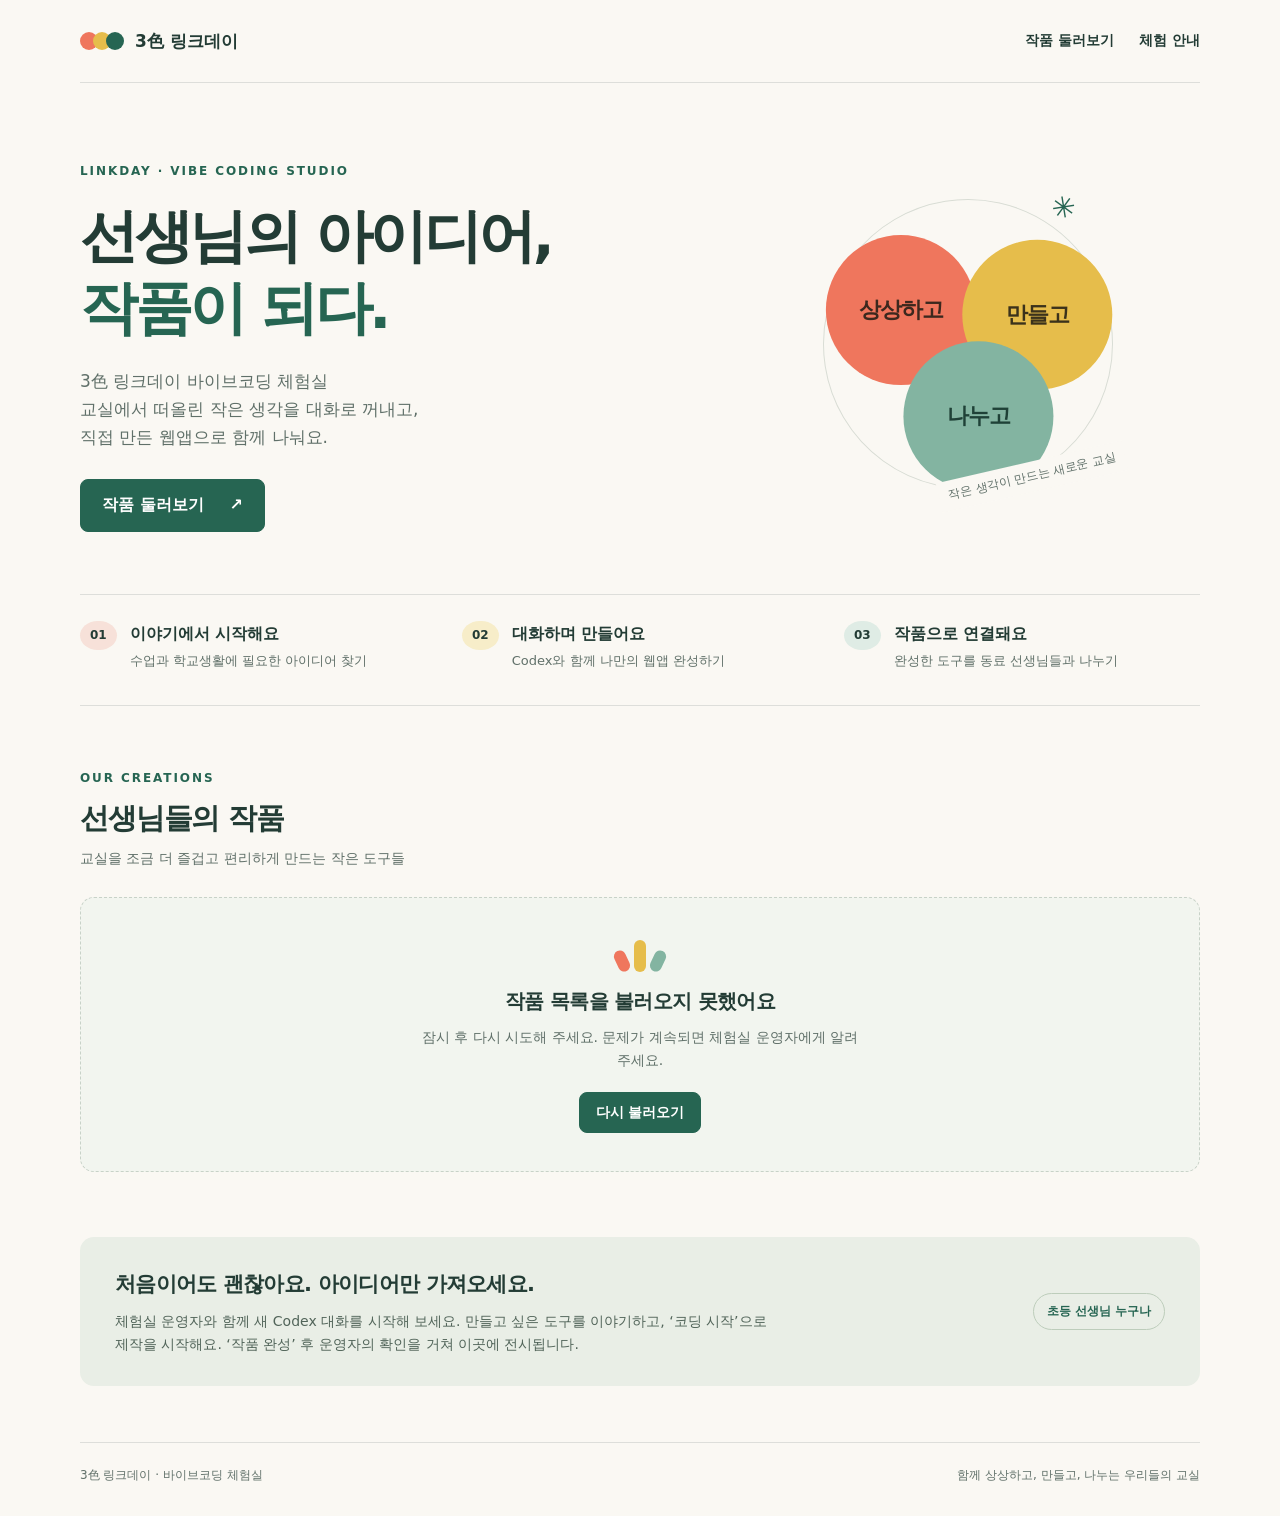
==== index.html @ fd72171b "Set up Linkday teacher coding studio and empty gallery" ====
<!doctype html>
<html lang="ko">
<head>
  <meta charset="utf-8">
  <meta name="viewport" content="width=device-width, initial-scale=1">
  <meta name="description" content="선생님의 작은 아이디어가 교실을 위한 웹앱이 되는 곳. 3色 링크데이 바이브코딩 체험실 작품 전시관입니다.">
  <meta name="color-scheme" content="light">
  <title>3色 링크데이 · 바이브코딩 체험실</title>
  <link rel="icon" href="data:image/svg+xml,%3Csvg xmlns='http://www.w3.org/2000/svg' viewBox='0 0 64 64'%3E%3Ccircle cx='22' cy='24' r='17' fill='%23f16c51'/%3E%3Ccircle cx='43' cy='24' r='17' fill='%23e4b83d'/%3E%3Ccircle cx='32' cy='43' r='17' fill='%23338677'/%3E%3C/svg%3E">
  <style>
    :root{--paper:#faf8f3;--ink:#233c35;--muted:#607069;--line:#dddeda;--green:#266552;--coral:#ef765d;--yellow:#e6bd4b;--mint:#83b4a1}
    *{box-sizing:border-box}html{scroll-behavior:smooth;scroll-padding-top:24px}body{margin:0;background:var(--paper);color:var(--ink);font-family:"Apple SD Gothic Neo","Malgun Gothic",system-ui,sans-serif;line-height:1.65;word-break:keep-all}a{color:inherit}button,input{font:inherit}button,a,input{-webkit-tap-highlight-color:transparent}a:focus-visible,button:focus-visible,input:focus-visible{outline:3px solid #a7462c;outline-offset:5px}.wrap{width:min(1120px,calc(100% - 48px));margin:auto}.skip{position:absolute;top:-100px;left:20px;background:white;padding:12px;z-index:5}.skip:focus{top:12px}header{display:flex;align-items:center;justify-content:space-between;gap:20px;padding:27px 0;border-bottom:1px solid var(--line)}.brand{display:flex;align-items:center;gap:11px;font-size:17px;font-weight:800;text-decoration:none}.mark{display:flex;align-items:center}.mark i{width:18px;height:18px;border-radius:50%;display:block;background:var(--coral)}.mark i+i{margin-left:-5px;background:var(--yellow)}.mark i+i+i{background:var(--green)}nav{display:flex;gap:25px;font-size:14px;font-weight:650}nav a{text-decoration:none}nav a:hover{text-decoration:underline}.hero{padding:74px 0 62px;display:grid;grid-template-columns:1.35fr 1fr;align-items:center;gap:30px}.eyebrow{text-transform:uppercase;letter-spacing:.16em;font-size:12px;font-weight:800;color:var(--green)}h1{font-size:clamp(36px,4.7vw,58px);line-height:1.23;letter-spacing:-.06em;margin:18px 0 23px;font-weight:800}h1 em{font-style:normal;color:var(--green)}.intro{font-size:17px;color:var(--muted);max-width:480px;margin:0 0 28px}.button{display:inline-flex;align-items:center;justify-content:center;gap:26px;padding:12px 21px;background:var(--green);border:1px solid var(--green);border-radius:8px;color:white;font-weight:700;text-decoration:none;cursor:pointer}.button:hover{background:#1b4d3e}.hero-art{height:310px;position:relative;isolation:isolate;display:grid;place-items:center}.art-frame{width:290px;height:290px;border:1px solid #d9ddd5;border-radius:50%;position:relative;transform:rotate(-9deg)}.petal{position:absolute;width:150px;height:150px;border-radius:50%;display:grid;place-items:center;font-size:22px;font-weight:800;letter-spacing:-.04em}.petal.one{background:var(--coral);left:8px;top:25px;transform:rotate(9deg);color:#3c281e}.petal.two{background:var(--yellow);right:-4px;top:51px;transform:rotate(9deg);color:#3b321b}.petal.three{background:var(--mint);left:68px;bottom:-4px;transform:rotate(9deg);color:#1f4137}.spark{position:absolute;font-size:29px;right:16px;top:1px;color:var(--green)}.art-note{position:absolute;bottom:-12px;right:6px;font-size:12px;color:var(--muted);background:var(--paper);padding:5px 10px;transform:rotate(-4deg)}.steps{display:grid;grid-template-columns:repeat(3,1fr);gap:26px;padding:26px 0 34px;border-top:1px solid var(--line);border-bottom:1px solid var(--line)}.step{display:flex;gap:13px;align-items:flex-start}.step-number{font-size:12px;font-weight:800;padding:5px 10px;border-radius:50%;background:#f7e1d9}.step:nth-child(2) .step-number{background:#f7edc9}.step:nth-child(3) .step-number{background:#dfece5}.step h2{font-size:16px;margin:0 0 3px}.step p{font-size:13px;color:var(--muted);margin:0}.gallery{padding:58px 0 65px}.section-top{display:flex;justify-content:space-between;gap:24px;align-items:end;margin-bottom:27px}.section-top h2{font-size:29px;letter-spacing:-.04em;margin:4px 0}.section-top p{color:var(--muted);font-size:14px;margin:0}.count{font-size:14px;font-weight:500;color:var(--muted);margin-left:9px}.search{position:relative;min-width:260px}.search input{width:100%;border:1px solid #cbd2cc;border-radius:8px;background:white;padding:11px 14px;color:var(--ink)}.search input::placeholder{color:#6a776e}.sr-only{position:absolute;width:1px;height:1px;padding:0;margin:-1px;overflow:hidden;clip-path:inset(50%);white-space:nowrap;border:0}.state{min-height:253px;border:1px dashed #c8d2c8;border-radius:14px;background:#f2f5ef;display:flex;flex-direction:column;align-items:center;justify-content:center;text-align:center;padding:38px 24px}.seed{display:flex;gap:6px;align-items:end;height:36px;margin-bottom:13px}.seed i{display:block;width:12px;height:22px;border-radius:9px;background:var(--coral);transform:rotate(-25deg)}.seed i:nth-child(2){height:32px;background:var(--yellow);transform:none}.seed i:nth-child(3){background:var(--mint);transform:rotate(25deg)}.state h3{font-size:20px;margin:0 0 8px;letter-spacing:-.035em}.state p{color:var(--muted);font-size:14px;margin:0;max-width:470px}.state .button{margin-top:20px;font-size:14px;padding:8px 16px}.grid{display:grid;grid-template-columns:repeat(3,1fr);gap:22px}.card{display:flex;flex-direction:column;overflow:hidden;border:1px solid var(--line);border-radius:12px;background:#fff;text-decoration:none;transition:transform .16s,box-shadow .16s}.card:hover{transform:translateY(-4px);box-shadow:0 8px 22px #233c3510}.card-top{display:flex;justify-content:space-between;align-items:center;padding:20px 22px;background:#f6e6df;border-bottom:1px solid var(--line);font-weight:800;font-size:14px}.card:nth-child(3n+2) .card-top{background:#f5edcf}.card:nth-child(3n) .card-top{background:#e0ece4}.card-body{padding:24px;display:flex;flex-direction:column;flex:1}.card h3{font-size:21px;line-height:1.45;margin:0 0 10px;overflow-wrap:anywhere}.description{font-size:14px;color:var(--muted);margin:0 0 24px;overflow-wrap:anywhere}.creator{font-size:12px;color:#52665c;margin:auto 0 0;padding-top:14px;border-top:1px solid #edf0eb;overflow-wrap:anywhere}.guide{display:flex;align-items:center;justify-content:space-between;gap:30px;background:#e9eee6;border-radius:14px;padding:30px 35px;margin-bottom:56px}.guide h2{font-size:21px;margin:0 0 8px;letter-spacing:-.035em}.guide p{font-size:14px;color:#516459;margin:0;max-width:660px}.guide-label{white-space:nowrap;font-size:12px;font-weight:800;color:var(--green);border:1px solid #bdcdbb;padding:8px 13px;border-radius:30px}footer{border-top:1px solid var(--line);padding:23px 0 30px;display:flex;justify-content:space-between;gap:20px;font-size:12px;color:var(--muted)}[hidden]{display:none!important}
    @media(max-width:760px){.wrap{width:calc(100% - 36px)}header{padding:20px 0}.brand{font-size:14px}nav{gap:14px;font-size:12px}.hero{padding:42px 0 35px;grid-template-columns:1fr}.hero-art{height:230px;grid-row:2}.art-frame{transform:scale(.75) rotate(-9deg)}.intro{font-size:15px}.steps{grid-template-columns:1fr;gap:22px;padding:27px 0}.section-top{align-items:start;flex-direction:column;gap:19px}.search{width:100%}.gallery{padding:38px 0}.grid{grid-template-columns:repeat(2,1fr)}.guide{padding:25px;align-items:start;flex-direction:column;gap:20px}.guide-label{order:-1}footer{flex-direction:column;gap:5px}}
    @media(max-width:480px){.grid{grid-template-columns:1fr}nav a:last-child{display:none}h1{font-size:39px}.hero-art{height:210px}.section-top h2{font-size:26px}}
    @media(prefers-reduced-motion:reduce){html{scroll-behavior:auto}.card{transition:none}}
  </style>
</head>
<body>
  <a class="skip" href="#gallery">작품 목록 바로가기</a>
  <div class="wrap">
    <header>
      <a class="brand" href="./" aria-label="3色 링크데이 전시관 홈"><span class="mark" aria-hidden="true"><i></i><i></i><i></i></span>3色 링크데이</a>
      <nav aria-label="주 메뉴"><a href="#gallery">작품 둘러보기</a><a href="#guide">체험 안내</a></nav>
    </header>
    <main>
      <section class="hero" aria-labelledby="hero-title">
        <div>
          <span class="eyebrow">Linkday · Vibe Coding Studio</span>
          <h1 id="hero-title">선생님의 아이디어,<br><em>작품이 되다.</em></h1>
          <p class="intro">3色 링크데이 바이브코딩 체험실<br>교실에서 떠올린 작은 생각을 대화로 꺼내고,<br>직접 만든 웹앱으로 함께 나눠요.</p>
          <a class="button" href="#gallery">작품 둘러보기 <span aria-hidden="true">↗</span></a>
        </div>
        <div class="hero-art" aria-hidden="true"><div class="art-frame"><span class="spark">✳</span><span class="petal one">상상하고</span><span class="petal two">만들고</span><span class="petal three">나누고</span><span class="art-note">작은 생각이 만드는 새로운 교실</span></div></div>
      </section>
      <section class="steps" aria-label="세 가지 체험 단계">
        <div class="step"><span class="step-number">01</span><div><h2>이야기에서 시작해요</h2><p>수업과 학교생활에 필요한 아이디어 찾기</p></div></div>
        <div class="step"><span class="step-number">02</span><div><h2>대화하며 만들어요</h2><p>Codex와 함께 나만의 웹앱 완성하기</p></div></div>
        <div class="step"><span class="step-number">03</span><div><h2>작품으로 연결돼요</h2><p>완성한 도구를 동료 선생님들과 나누기</p></div></div>
      </section>
      <section class="gallery" id="gallery" aria-labelledby="gallery-title">
        <div class="section-top"><div><span class="eyebrow">Our Creations</span><h2 id="gallery-title">선생님들의 작품<span class="count" id="count"></span></h2><p>교실을 조금 더 즐겁고 편리하게 만드는 작은 도구들</p></div><div class="search" id="search-box" hidden><label class="sr-only" for="search">작품명, 설명, 공개된 만든 이나 학교로 검색</label><input id="search" type="search" placeholder="어떤 작품을 찾으세요?" autocomplete="off" maxlength="100"></div></div>
        <p id="result-status" class="sr-only" role="status" aria-live="polite"></p>
        <div id="state" class="state" role="status"><div class="seed" aria-hidden="true"><i></i><i></i><i></i></div><h3 id="state-title">작품을 불러오고 있어요</h3><p id="state-message">선생님들의 아이디어를 만나러 가는 중이에요.</p><button type="button" class="button" id="retry" hidden>다시 불러오기</button></div>
        <div id="cards" class="grid" hidden></div>
        <noscript><p>작품 목록을 보려면 브라우저의 JavaScript를 켜 주세요.</p></noscript>
      </section>
      <section class="guide" id="guide" aria-labelledby="guide-title"><div><h2 id="guide-title">처음이어도 괜찮아요. 아이디어만 가져오세요.</h2><p>체험실 운영자와 함께 새 Codex 대화를 시작해 보세요. 만들고 싶은 도구를 이야기하고, ‘코딩 시작’으로 제작을 시작해요. ‘작품 완성’ 후 운영자의 확인을 거쳐 이곳에 전시됩니다.</p></div><span class="guide-label">초등 선생님 누구나</span></section>
    </main>
    <footer><span>3色 링크데이 · 바이브코딩 체험실</span><span>함께 상상하고, 만들고, 나누는 우리들의 교실</span></footer>
  </div>
  <script>
    'use strict';
    const $ = (id) => document.getElementById(id);
    let works = [];
    function showState(title, message, retry = false) {
      $('state-title').textContent = title;
      $('state-message').textContent = message;
      $('state').hidden = false;
      $('retry').hidden = !retry;
      $('cards').hidden = true;
    }
    function validate(data) {
      if (!Array.isArray(data)) throw new Error('작품 목록은 배열이어야 합니다.');
      const ids = new Set();
      for (const item of data) {
        if (!item || typeof item !== 'object' || typeof item.id !== 'string' || !/^[0-9]{3,}$/.test(item.id) || !Number.isSafeInteger(Number(item.id)) || Number(item.id) < 1 || String(Number(item.id)).padStart(3, '0') !== item.id || ids.has(item.id)) throw new Error('작품 번호를 확인해 주세요.');
        if (Object.keys(item).some(key => !['id', 'title', 'description', 'creator', 'school'].includes(key))) throw new Error('작품 목록 형식을 확인해 주세요.');
        ids.add(item.id);
        for (const key of ['title', 'description']) if (typeof item[key] !== 'string' || !item[key].trim()) throw new Error('작품 정보를 확인해 주세요.');
        for (const key of ['creator', 'school']) if (item[key] !== undefined && (typeof item[key] !== 'string' || !item[key].trim())) throw new Error('공개 표시 정보를 확인해 주세요.');
      }
      return data;
    }
    function makeCard(work) {
      const link = document.createElement('a');
      link.className = 'card';
      link.href = `./works/${work.id}/`;
      const top = document.createElement('div');
      top.className = 'card-top';
      const number = document.createElement('span');
      number.textContent = `WORK ${work.id}`;
      const arrow = document.createElement('span');
      arrow.textContent = '↗';
      arrow.setAttribute('aria-hidden', 'true');
      top.append(number, arrow);
      const body = document.createElement('div');
      body.className = 'card-body';
      const title = document.createElement('h3');
      title.textContent = work.title;
      const description = document.createElement('p');
      description.className = 'description';
      description.textContent = work.description;
      const creator = document.createElement('p');
      creator.className = 'creator';
      creator.textContent = [work.creator?.trim() || '익명의 선생님', work.school?.trim()].filter(Boolean).join(' · ');
      body.append(title, description, creator);
      link.append(top, body);
      return link;
    }
    function render() {
      const query = $('search').value.trim().toLocaleLowerCase('ko');
      const visible = works.filter(work => [work.title, work.description, work.creator, work.school].filter(Boolean).join(' ').toLocaleLowerCase('ko').includes(query));
      $('cards').replaceChildren(...visible.map(makeCard));
      $('result-status').textContent = `전체 ${works.length}개 중 ${visible.length}개 작품`;
      if (!works.length) showState('첫 번째 작품을 기다리고 있어요', '선생님의 작은 아이디어가 이 전시관의 첫 작품이 됩니다. 함께 만들어 볼까요?');
      else if (!visible.length) showState('검색한 작품이 없어요', '다른 검색어를 입력하거나 검색어를 지워 모든 작품을 만나 보세요.');
      else { $('state').hidden = true; $('cards').hidden = false; }
    }
    async function loadGallery() {
      $('retry').disabled = true;
      $('search-box').hidden = true;
      $('count').textContent = '';
      $('result-status').textContent = '';
      showState('작품을 불러오고 있어요', '선생님들의 아이디어를 만나러 가는 중이에요.');
      try {
        const response = await fetch('./gallery.json', { cache: 'no-store' });
        if (!response.ok) throw new Error(`목록 요청 실패: ${response.status}`);
        works = validate(await response.json());
        $('count').textContent = `${works.length}개`;
        $('search-box').hidden = works.length === 0;
        render();
      } catch (error) {
        console.error('전시 목록을 불러오지 못했습니다.', error);
        showState('작품 목록을 불러오지 못했어요', '잠시 후 다시 시도해 주세요. 문제가 계속되면 체험실 운영자에게 알려 주세요.', true);
      } finally { $('retry').disabled = false; }
    }
    $('search').addEventListener('input', render);
    $('retry').addEventListener('click', loadGallery);
    loadGallery();
  </script>
</body>
</html>
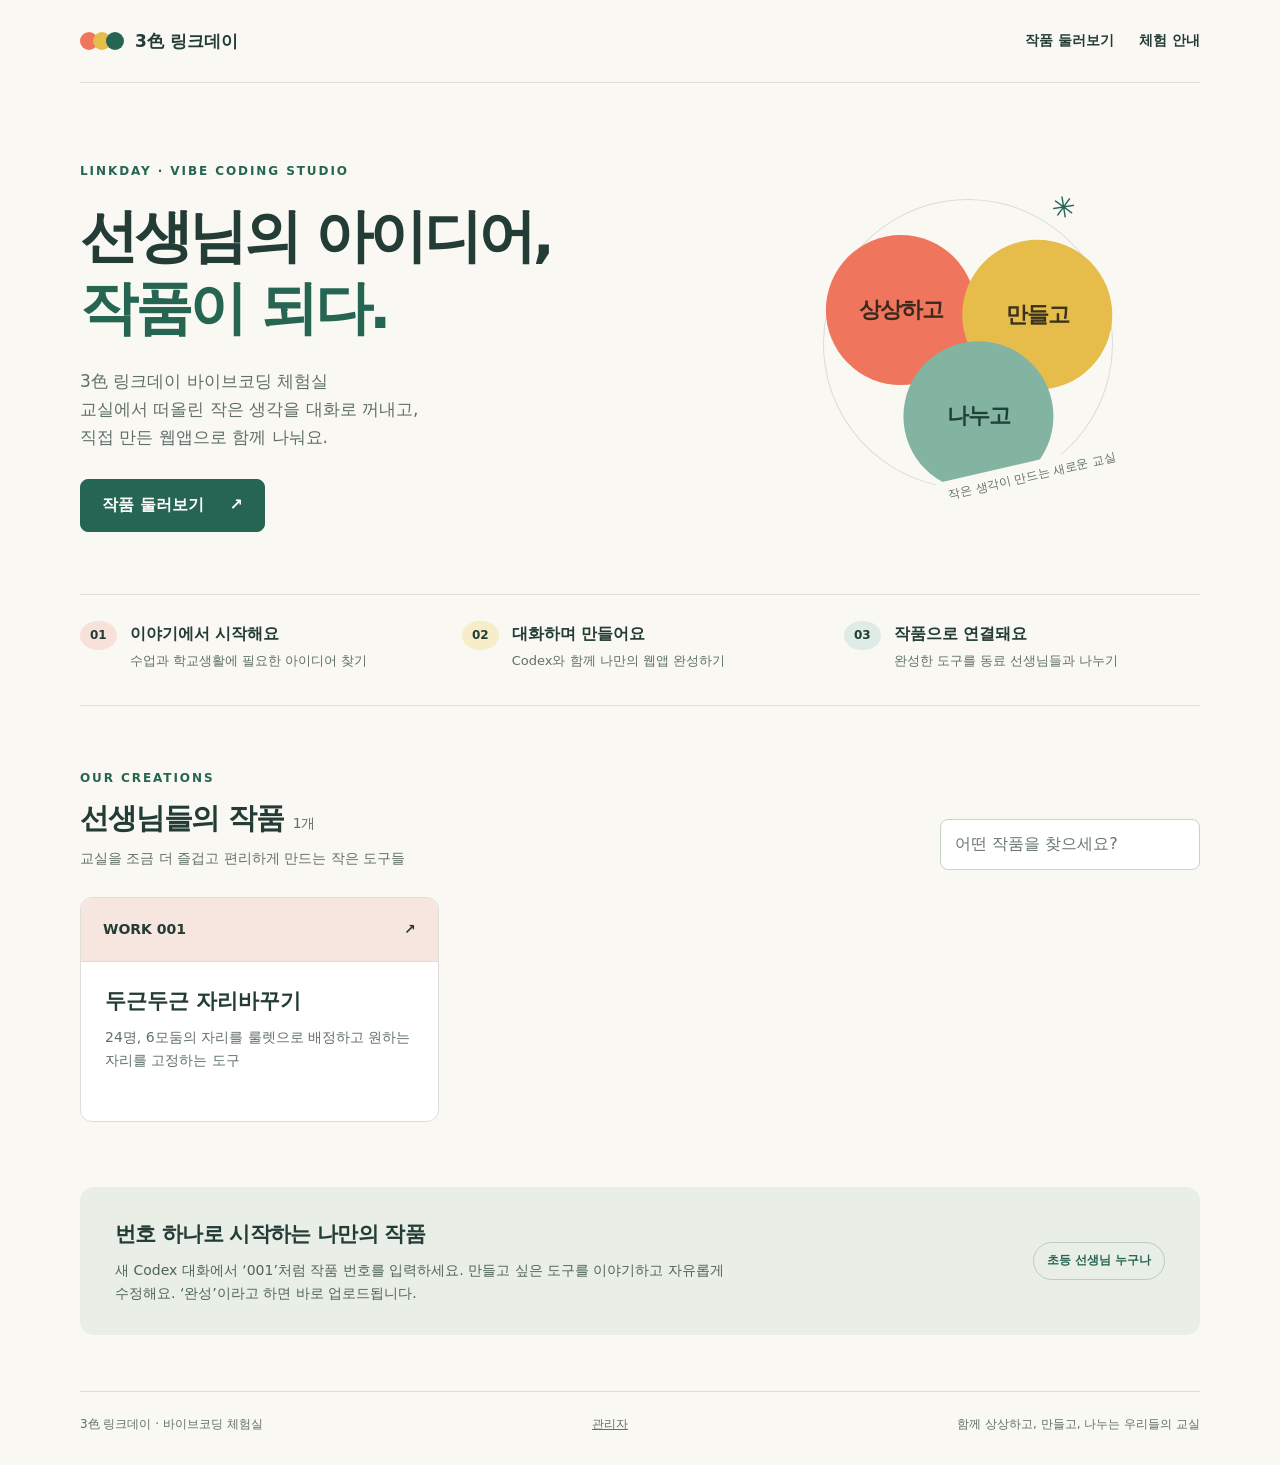
==== commit 739010a2: "Simplify numbered sessions and add reusable-work admin deletion" ====
--- a/index.html
+++ b/index.html
@@ -9,7 +9,7 @@
   <link rel="icon" href="data:image/svg+xml,%3Csvg xmlns='http://www.w3.org/2000/svg' viewBox='0 0 64 64'%3E%3Ccircle cx='22' cy='24' r='17' fill='%23f16c51'/%3E%3Ccircle cx='43' cy='24' r='17' fill='%23e4b83d'/%3E%3Ccircle cx='32' cy='43' r='17' fill='%23338677'/%3E%3C/svg%3E">
   <style>
     :root{--paper:#faf8f3;--ink:#233c35;--muted:#607069;--line:#dddeda;--green:#266552;--coral:#ef765d;--yellow:#e6bd4b;--mint:#83b4a1}
-    *{box-sizing:border-box}html{scroll-behavior:smooth;scroll-padding-top:24px}body{margin:0;background:var(--paper);color:var(--ink);font-family:"Apple SD Gothic Neo","Malgun Gothic",system-ui,sans-serif;line-height:1.65;word-break:keep-all}a{color:inherit}button,input{font:inherit}button,a,input{-webkit-tap-highlight-color:transparent}a:focus-visible,button:focus-visible,input:focus-visible{outline:3px solid #a7462c;outline-offset:5px}.wrap{width:min(1120px,calc(100% - 48px));margin:auto}.skip{position:absolute;top:-100px;left:20px;background:white;padding:12px;z-index:5}.skip:focus{top:12px}header{display:flex;align-items:center;justify-content:space-between;gap:20px;padding:27px 0;border-bottom:1px solid var(--line)}.brand{display:flex;align-items:center;gap:11px;font-size:17px;font-weight:800;text-decoration:none}.mark{display:flex;align-items:center}.mark i{width:18px;height:18px;border-radius:50%;display:block;background:var(--coral)}.mark i+i{margin-left:-5px;background:var(--yellow)}.mark i+i+i{background:var(--green)}nav{display:flex;gap:25px;font-size:14px;font-weight:650}nav a{text-decoration:none}nav a:hover{text-decoration:underline}.hero{padding:74px 0 62px;display:grid;grid-template-columns:1.35fr 1fr;align-items:center;gap:30px}.eyebrow{text-transform:uppercase;letter-spacing:.16em;font-size:12px;font-weight:800;color:var(--green)}h1{font-size:clamp(36px,4.7vw,58px);line-height:1.23;letter-spacing:-.06em;margin:18px 0 23px;font-weight:800}h1 em{font-style:normal;color:var(--green)}.intro{font-size:17px;color:var(--muted);max-width:480px;margin:0 0 28px}.button{display:inline-flex;align-items:center;justify-content:center;gap:26px;padding:12px 21px;background:var(--green);border:1px solid var(--green);border-radius:8px;color:white;font-weight:700;text-decoration:none;cursor:pointer}.button:hover{background:#1b4d3e}.hero-art{height:310px;position:relative;isolation:isolate;display:grid;place-items:center}.art-frame{width:290px;height:290px;border:1px solid #d9ddd5;border-radius:50%;position:relative;transform:rotate(-9deg)}.petal{position:absolute;width:150px;height:150px;border-radius:50%;display:grid;place-items:center;font-size:22px;font-weight:800;letter-spacing:-.04em}.petal.one{background:var(--coral);left:8px;top:25px;transform:rotate(9deg);color:#3c281e}.petal.two{background:var(--yellow);right:-4px;top:51px;transform:rotate(9deg);color:#3b321b}.petal.three{background:var(--mint);left:68px;bottom:-4px;transform:rotate(9deg);color:#1f4137}.spark{position:absolute;font-size:29px;right:16px;top:1px;color:var(--green)}.art-note{position:absolute;bottom:-12px;right:6px;font-size:12px;color:var(--muted);background:var(--paper);padding:5px 10px;transform:rotate(-4deg)}.steps{display:grid;grid-template-columns:repeat(3,1fr);gap:26px;padding:26px 0 34px;border-top:1px solid var(--line);border-bottom:1px solid var(--line)}.step{display:flex;gap:13px;align-items:flex-start}.step-number{font-size:12px;font-weight:800;padding:5px 10px;border-radius:50%;background:#f7e1d9}.step:nth-child(2) .step-number{background:#f7edc9}.step:nth-child(3) .step-number{background:#dfece5}.step h2{font-size:16px;margin:0 0 3px}.step p{font-size:13px;color:var(--muted);margin:0}.gallery{padding:58px 0 65px}.section-top{display:flex;justify-content:space-between;gap:24px;align-items:end;margin-bottom:27px}.section-top h2{font-size:29px;letter-spacing:-.04em;margin:4px 0}.section-top p{color:var(--muted);font-size:14px;margin:0}.count{font-size:14px;font-weight:500;color:var(--muted);margin-left:9px}.search{position:relative;min-width:260px}.search input{width:100%;border:1px solid #cbd2cc;border-radius:8px;background:white;padding:11px 14px;color:var(--ink)}.search input::placeholder{color:#6a776e}.sr-only{position:absolute;width:1px;height:1px;padding:0;margin:-1px;overflow:hidden;clip-path:inset(50%);white-space:nowrap;border:0}.state{min-height:253px;border:1px dashed #c8d2c8;border-radius:14px;background:#f2f5ef;display:flex;flex-direction:column;align-items:center;justify-content:center;text-align:center;padding:38px 24px}.seed{display:flex;gap:6px;align-items:end;height:36px;margin-bottom:13px}.seed i{display:block;width:12px;height:22px;border-radius:9px;background:var(--coral);transform:rotate(-25deg)}.seed i:nth-child(2){height:32px;background:var(--yellow);transform:none}.seed i:nth-child(3){background:var(--mint);transform:rotate(25deg)}.state h3{font-size:20px;margin:0 0 8px;letter-spacing:-.035em}.state p{color:var(--muted);font-size:14px;margin:0;max-width:470px}.state .button{margin-top:20px;font-size:14px;padding:8px 16px}.grid{display:grid;grid-template-columns:repeat(3,1fr);gap:22px}.card{display:flex;flex-direction:column;overflow:hidden;border:1px solid var(--line);border-radius:12px;background:#fff;text-decoration:none;transition:transform .16s,box-shadow .16s}.card:hover{transform:translateY(-4px);box-shadow:0 8px 22px #233c3510}.card-top{display:flex;justify-content:space-between;align-items:center;padding:20px 22px;background:#f6e6df;border-bottom:1px solid var(--line);font-weight:800;font-size:14px}.card:nth-child(3n+2) .card-top{background:#f5edcf}.card:nth-child(3n) .card-top{background:#e0ece4}.card-body{padding:24px;display:flex;flex-direction:column;flex:1}.card h3{font-size:21px;line-height:1.45;margin:0 0 10px;overflow-wrap:anywhere}.description{font-size:14px;color:var(--muted);margin:0 0 24px;overflow-wrap:anywhere}.creator{font-size:12px;color:#52665c;margin:auto 0 0;padding-top:14px;border-top:1px solid #edf0eb;overflow-wrap:anywhere}.guide{display:flex;align-items:center;justify-content:space-between;gap:30px;background:#e9eee6;border-radius:14px;padding:30px 35px;margin-bottom:56px}.guide h2{font-size:21px;margin:0 0 8px;letter-spacing:-.035em}.guide p{font-size:14px;color:#516459;margin:0;max-width:660px}.guide-label{white-space:nowrap;font-size:12px;font-weight:800;color:var(--green);border:1px solid #bdcdbb;padding:8px 13px;border-radius:30px}footer{border-top:1px solid var(--line);padding:23px 0 30px;display:flex;justify-content:space-between;gap:20px;font-size:12px;color:var(--muted)}[hidden]{display:none!important}
+    *{box-sizing:border-box}html{scroll-behavior:smooth;scroll-padding-top:24px}body{margin:0;background:var(--paper);color:var(--ink);font-family:"Apple SD Gothic Neo","Malgun Gothic",system-ui,sans-serif;line-height:1.65;word-break:keep-all}a{color:inherit}button,input{font:inherit}button,a,input{-webkit-tap-highlight-color:transparent}a:focus-visible,button:focus-visible,input:focus-visible{outline:3px solid #a7462c;outline-offset:5px}.wrap{width:min(1120px,calc(100% - 48px));margin:auto}.skip{position:absolute;top:-100px;left:20px;background:white;padding:12px;z-index:5}.skip:focus{top:12px}header{display:flex;align-items:center;justify-content:space-between;gap:20px;padding:27px 0;border-bottom:1px solid var(--line)}.brand{display:flex;align-items:center;gap:11px;font-size:17px;font-weight:800;text-decoration:none}.mark{display:flex;align-items:center}.mark i{width:18px;height:18px;border-radius:50%;display:block;background:var(--coral)}.mark i+i{margin-left:-5px;background:var(--yellow)}.mark i+i+i{background:var(--green)}nav{display:flex;gap:25px;font-size:14px;font-weight:650}nav a{text-decoration:none}nav a:hover{text-decoration:underline}.hero{padding:74px 0 62px;display:grid;grid-template-columns:1.35fr 1fr;align-items:center;gap:30px}.eyebrow{text-transform:uppercase;letter-spacing:.16em;font-size:12px;font-weight:800;color:var(--green)}h1{font-size:clamp(36px,4.7vw,58px);line-height:1.23;letter-spacing:-.06em;margin:18px 0 23px;font-weight:800}h1 em{font-style:normal;color:var(--green)}.intro{font-size:17px;color:var(--muted);max-width:480px;margin:0 0 28px}.button{display:inline-flex;align-items:center;justify-content:center;gap:26px;padding:12px 21px;background:var(--green);border:1px solid var(--green);border-radius:8px;color:white;font-weight:700;text-decoration:none;cursor:pointer}.button:hover{background:#1b4d3e}.hero-art{height:310px;position:relative;isolation:isolate;display:grid;place-items:center}.art-frame{width:290px;height:290px;border:1px solid #d9ddd5;border-radius:50%;position:relative;transform:rotate(-9deg)}.petal{position:absolute;width:150px;height:150px;border-radius:50%;display:grid;place-items:center;font-size:22px;font-weight:800;letter-spacing:-.04em}.petal.one{background:var(--coral);left:8px;top:25px;transform:rotate(9deg);color:#3c281e}.petal.two{background:var(--yellow);right:-4px;top:51px;transform:rotate(9deg);color:#3b321b}.petal.three{background:var(--mint);left:68px;bottom:-4px;transform:rotate(9deg);color:#1f4137}.spark{position:absolute;font-size:29px;right:16px;top:1px;color:var(--green)}.art-note{position:absolute;bottom:-12px;right:6px;font-size:12px;color:var(--muted);background:var(--paper);padding:5px 10px;transform:rotate(-4deg)}.steps{display:grid;grid-template-columns:repeat(3,1fr);gap:26px;padding:26px 0 34px;border-top:1px solid var(--line);border-bottom:1px solid var(--line)}.step{display:flex;gap:13px;align-items:flex-start}.step-number{font-size:12px;font-weight:800;padding:5px 10px;border-radius:50%;background:#f7e1d9}.step:nth-child(2) .step-number{background:#f7edc9}.step:nth-child(3) .step-number{background:#dfece5}.step h2{font-size:16px;margin:0 0 3px}.step p{font-size:13px;color:var(--muted);margin:0}.gallery{padding:58px 0 65px}.section-top{display:flex;justify-content:space-between;gap:24px;align-items:end;margin-bottom:27px}.section-top h2{font-size:29px;letter-spacing:-.04em;margin:4px 0}.section-top p{color:var(--muted);font-size:14px;margin:0}.count{font-size:14px;font-weight:500;color:var(--muted);margin-left:9px}.search{position:relative;min-width:260px}.search input{width:100%;border:1px solid #cbd2cc;border-radius:8px;background:white;padding:11px 14px;color:var(--ink)}.search input::placeholder{color:#6a776e}.sr-only{position:absolute;width:1px;height:1px;padding:0;margin:-1px;overflow:hidden;clip-path:inset(50%);white-space:nowrap;border:0}.state{min-height:253px;border:1px dashed #c8d2c8;border-radius:14px;background:#f2f5ef;display:flex;flex-direction:column;align-items:center;justify-content:center;text-align:center;padding:38px 24px}.seed{display:flex;gap:6px;align-items:end;height:36px;margin-bottom:13px}.seed i{display:block;width:12px;height:22px;border-radius:9px;background:var(--coral);transform:rotate(-25deg)}.seed i:nth-child(2){height:32px;background:var(--yellow);transform:none}.seed i:nth-child(3){background:var(--mint);transform:rotate(25deg)}.state h3{font-size:20px;margin:0 0 8px;letter-spacing:-.035em}.state p{color:var(--muted);font-size:14px;margin:0;max-width:470px}.state .button{margin-top:20px;font-size:14px;padding:8px 16px}.grid{display:grid;grid-template-columns:repeat(3,1fr);gap:22px}.card{display:flex;flex-direction:column;overflow:hidden;border:1px solid var(--line);border-radius:12px;background:#fff;text-decoration:none;transition:transform .16s,box-shadow .16s}.card:hover{transform:translateY(-4px);box-shadow:0 8px 22px #233c3510}.card-top{display:flex;justify-content:space-between;align-items:center;padding:20px 22px;background:#f6e6df;border-bottom:1px solid var(--line);font-weight:800;font-size:14px}.card:nth-child(3n+2) .card-top{background:#f5edcf}.card:nth-child(3n) .card-top{background:#e0ece4}.card-body{padding:24px;display:flex;flex-direction:column;flex:1}.card h3{font-size:21px;line-height:1.45;margin:0 0 10px;overflow-wrap:anywhere}.description{font-size:14px;color:var(--muted);margin:0 0 24px;overflow-wrap:anywhere}.guide{display:flex;align-items:center;justify-content:space-between;gap:30px;background:#e9eee6;border-radius:14px;padding:30px 35px;margin-bottom:56px}.guide h2{font-size:21px;margin:0 0 8px;letter-spacing:-.035em}.guide p{font-size:14px;color:#516459;margin:0;max-width:660px}.guide-label{white-space:nowrap;font-size:12px;font-weight:800;color:var(--green);border:1px solid #bdcdbb;padding:8px 13px;border-radius:30px}footer{border-top:1px solid var(--line);padding:23px 0 30px;display:flex;justify-content:space-between;gap:20px;font-size:12px;color:var(--muted)}[hidden]{display:none!important}
     @media(max-width:760px){.wrap{width:calc(100% - 36px)}header{padding:20px 0}.brand{font-size:14px}nav{gap:14px;font-size:12px}.hero{padding:42px 0 35px;grid-template-columns:1fr}.hero-art{height:230px;grid-row:2}.art-frame{transform:scale(.75) rotate(-9deg)}.intro{font-size:15px}.steps{grid-template-columns:1fr;gap:22px;padding:27px 0}.section-top{align-items:start;flex-direction:column;gap:19px}.search{width:100%}.gallery{padding:38px 0}.grid{grid-template-columns:repeat(2,1fr)}.guide{padding:25px;align-items:start;flex-direction:column;gap:20px}.guide-label{order:-1}footer{flex-direction:column;gap:5px}}
     @media(max-width:480px){.grid{grid-template-columns:1fr}nav a:last-child{display:none}h1{font-size:39px}.hero-art{height:210px}.section-top h2{font-size:26px}}
     @media(prefers-reduced-motion:reduce){html{scroll-behavior:auto}.card{transition:none}}
@@ -38,15 +38,15 @@
         <div class="step"><span class="step-number">03</span><div><h2>작품으로 연결돼요</h2><p>완성한 도구를 동료 선생님들과 나누기</p></div></div>
       </section>
       <section class="gallery" id="gallery" aria-labelledby="gallery-title">
-        <div class="section-top"><div><span class="eyebrow">Our Creations</span><h2 id="gallery-title">선생님들의 작품<span class="count" id="count"></span></h2><p>교실을 조금 더 즐겁고 편리하게 만드는 작은 도구들</p></div><div class="search" id="search-box" hidden><label class="sr-only" for="search">작품명, 설명, 공개된 만든 이나 학교로 검색</label><input id="search" type="search" placeholder="어떤 작품을 찾으세요?" autocomplete="off" maxlength="100"></div></div>
+        <div class="section-top"><div><span class="eyebrow">Our Creations</span><h2 id="gallery-title">선생님들의 작품<span class="count" id="count"></span></h2><p>교실을 조금 더 즐겁고 편리하게 만드는 작은 도구들</p></div><div class="search" id="search-box" hidden><label class="sr-only" for="search">작품 번호, 제목, 설명으로 검색</label><input id="search" type="search" placeholder="어떤 작품을 찾으세요?" autocomplete="off" maxlength="100"></div></div>
         <p id="result-status" class="sr-only" role="status" aria-live="polite"></p>
         <div id="state" class="state" role="status"><div class="seed" aria-hidden="true"><i></i><i></i><i></i></div><h3 id="state-title">작품을 불러오고 있어요</h3><p id="state-message">선생님들의 아이디어를 만나러 가는 중이에요.</p><button type="button" class="button" id="retry" hidden>다시 불러오기</button></div>
         <div id="cards" class="grid" hidden></div>
         <noscript><p>작품 목록을 보려면 브라우저의 JavaScript를 켜 주세요.</p></noscript>
       </section>
-      <section class="guide" id="guide" aria-labelledby="guide-title"><div><h2 id="guide-title">처음이어도 괜찮아요. 아이디어만 가져오세요.</h2><p>체험실 운영자와 함께 새 Codex 대화를 시작해 보세요. 만들고 싶은 도구를 이야기하고, ‘코딩 시작’으로 제작을 시작해요. ‘작품 완성’ 후 운영자의 확인을 거쳐 이곳에 전시됩니다.</p></div><span class="guide-label">초등 선생님 누구나</span></section>
+      <section class="guide" id="guide" aria-labelledby="guide-title"><div><h2 id="guide-title">번호 하나로 시작하는 나만의 작품</h2><p>새 Codex 대화에서 ‘001’처럼 작품 번호를 입력하세요. 만들고 싶은 도구를 이야기하고 자유롭게 수정해요. ‘완성’이라고 하면 바로 업로드됩니다.</p></div><span class="guide-label">초등 선생님 누구나</span></section>
     </main>
-    <footer><span>3色 링크데이 · 바이브코딩 체험실</span><span>함께 상상하고, 만들고, 나누는 우리들의 교실</span></footer>
+    <footer><span>3色 링크데이 · 바이브코딩 체험실</span><a href="./admin.html">관리자</a><span>함께 상상하고, 만들고, 나누는 우리들의 교실</span></footer>
   </div>
   <script>
     'use strict';
@@ -64,10 +64,9 @@
       const ids = new Set();
       for (const item of data) {
         if (!item || typeof item !== 'object' || typeof item.id !== 'string' || !/^[0-9]{3,}$/.test(item.id) || !Number.isSafeInteger(Number(item.id)) || Number(item.id) < 1 || String(Number(item.id)).padStart(3, '0') !== item.id || ids.has(item.id)) throw new Error('작품 번호를 확인해 주세요.');
-        if (Object.keys(item).some(key => !['id', 'title', 'description', 'creator', 'school'].includes(key))) throw new Error('작품 목록 형식을 확인해 주세요.');
+        if (Object.keys(item).some(key => !['id', 'title', 'description'].includes(key))) throw new Error('작품 목록 형식을 확인해 주세요.');
         ids.add(item.id);
         for (const key of ['title', 'description']) if (typeof item[key] !== 'string' || !item[key].trim()) throw new Error('작품 정보를 확인해 주세요.');
-        for (const key of ['creator', 'school']) if (item[key] !== undefined && (typeof item[key] !== 'string' || !item[key].trim())) throw new Error('공개 표시 정보를 확인해 주세요.');
       }
       return data;
     }
@@ -90,16 +89,13 @@
       const description = document.createElement('p');
       description.className = 'description';
       description.textContent = work.description;
-      const creator = document.createElement('p');
-      creator.className = 'creator';
-      creator.textContent = [work.creator?.trim() || '익명의 선생님', work.school?.trim()].filter(Boolean).join(' · ');
-      body.append(title, description, creator);
+      body.append(title, description);
       link.append(top, body);
       return link;
     }
     function render() {
       const query = $('search').value.trim().toLocaleLowerCase('ko');
-      const visible = works.filter(work => [work.title, work.description, work.creator, work.school].filter(Boolean).join(' ').toLocaleLowerCase('ko').includes(query));
+      const visible = works.filter(work => [work.id, work.title, work.description].join(' ').toLocaleLowerCase('ko').includes(query));
       $('cards').replaceChildren(...visible.map(makeCard));
       $('result-status').textContent = `전체 ${works.length}개 중 ${visible.length}개 작품`;
       if (!works.length) showState('첫 번째 작품을 기다리고 있어요', '선생님의 작은 아이디어가 이 전시관의 첫 작품이 됩니다. 함께 만들어 볼까요?');
